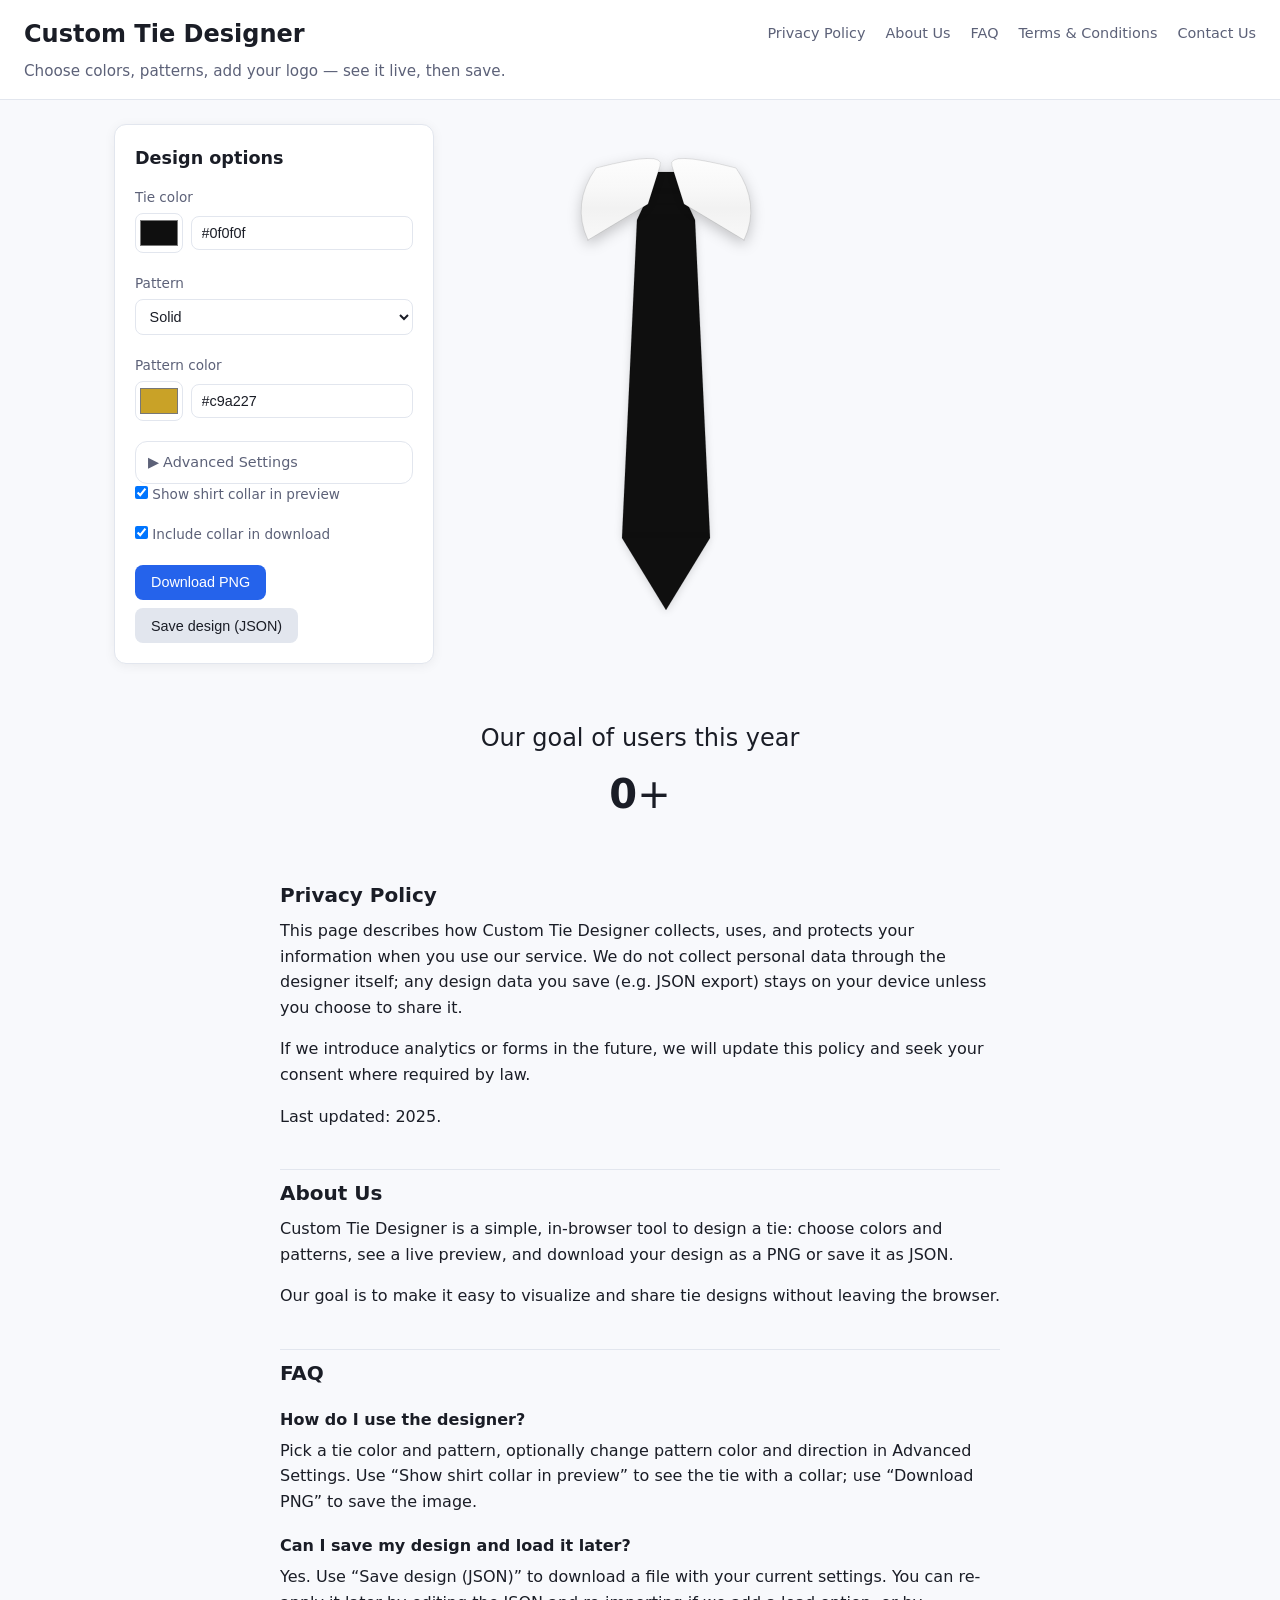
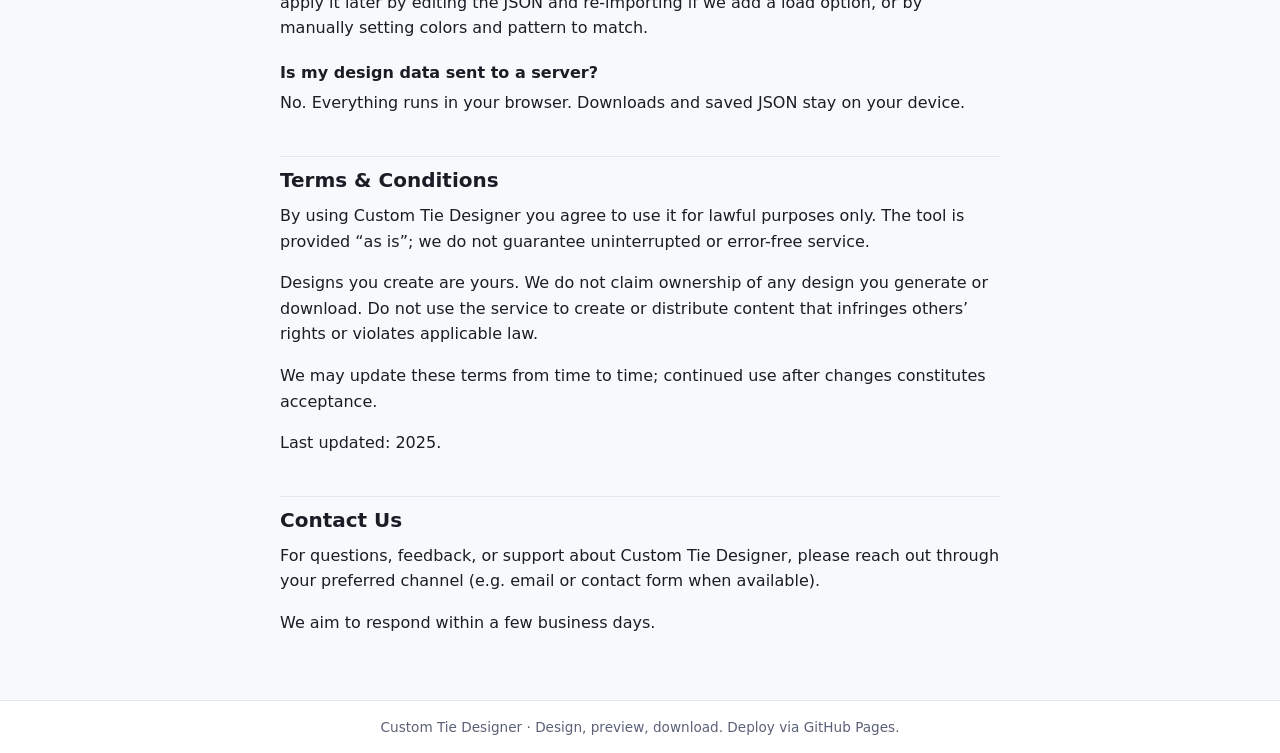
==== index.html @ 12158010 "Add files via upload" ====
<!DOCTYPE html>
<html lang="en">
<head>
  <meta charset="UTF-8">
  <meta name="viewport" content="width=device-width, initial-scale=1.0">
  <title>Custom Tie Designer</title>
  <link rel="stylesheet" href="style.css">
</head>
<body>
  <header class="header">
    <div class="header-bar">
      <a href="index.html" class="logo">Custom Tie Designer</a>
      <nav class="nav-bar" aria-label="Main">
        <a href="#privacy-policy">Privacy Policy</a>
        <a href="#about-us">About Us</a>
        <a href="#faq">FAQ</a>
        <a href="#terms">Terms &amp; Conditions</a>
        <a href="#contact">Contact Us</a>
      </nav>
    </div>
    <p class="header-tagline">Choose colors, patterns, add your logo &mdash; see it live, then save.</p>
  </header>

  <main class="main">
    <section class="controls">
      <h2>Design options</h2>

      <div class="control-group">
        <label for="color">Tie color</label>
        <div class="color-row">
          <input type="color" id="color" value="#0f0f0f">
          <input type="text" id="colorHex" value="#0f0f0f" maxlength="7">
        </div>
      </div>

      <div class="control-group">
        <label for="pattern">Pattern</label>
        <select id="pattern">
          <option value="solid">Solid</option>
          <option value="stripes">Stripes</option>
          <option value="dots">Dots</option>
          <option value="diagonal">Diagonal stripes</option>
          <option value="check">Check</option>
        </select>
      </div>

      <div class="control-group">
        <label for="patternColor">Pattern color</label>
        <div class="color-row">
<input type="color" id="patternColor" value="#c9a227">
        <input type="text" id="patternColorHex" value="#c9a227" maxlength="7">
        </div>
      </div>

      <details class="advanced-settings">
        <summary>Advanced Settings</summary>
        <div class="advanced-inner">
          <div class="control-group">
            <label for="patternOrientation">Stripe / line direction</label>
            <select id="patternOrientation">
              <option value="vertical">Vertical</option>
              <option value="horizontal">Horizontal</option>
              <option value="diagonalUpRight">Diagonal (upper left → lower right)</option>
              <option value="diagonalDownRight">Diagonal (upper right → lower left)</option>
            </select>
          </div>
          <div class="control-group">
            <label class="checkbox-label">
              <input type="checkbox" id="patternOnHead">
              Apply pattern to head (knot and top)
            </label>
          </div>
        </div>
      </details>

      <div class="control-group">
        <label class="checkbox-label">
          <input type="checkbox" id="showCollar" checked>
          Show shirt collar in preview
        </label>
      </div>
      <div class="control-group">
        <label class="checkbox-label">
          <input type="checkbox" id="includeCollarInDownload" checked>
          Include collar in download
        </label>
      </div>

      <div class="control-actions">
        <button type="button" id="download" class="btn btn-primary">Download PNG</button>
        <button type="button" id="saveConfig" class="btn btn-secondary">Save design (JSON)</button>
      </div>
    </section>

    <section class="preview-section" aria-label="Tie view">
      <canvas id="tieCanvas" width="400" height="520"></canvas>
    </section>

    <section class="goal-section" id="goalSection">
      <p class="goal-label">Our goal of users this year</p>
      <p class="goal-number-wrap"><span class="goal-number" id="goalNumber">0</span>+</p>
    </section>

    <article class="page-content info-on-index" id="info-content">
      <section id="privacy-policy" class="info-section">
        <h2>Privacy Policy</h2>
        <p>This page describes how Custom Tie Designer collects, uses, and protects your information when you use our service. We do not collect personal data through the designer itself; any design data you save (e.g. JSON export) stays on your device unless you choose to share it.</p>
        <p>If we introduce analytics or forms in the future, we will update this policy and seek your consent where required by law.</p>
        <p>Last updated: 2025.</p>
      </section>

      <section id="about-us" class="info-section">
        <h2>About Us</h2>
        <p>Custom Tie Designer is a simple, in-browser tool to design a tie: choose colors and patterns, see a live preview, and download your design as a PNG or save it as JSON.</p>
        <p>Our goal is to make it easy to visualize and share tie designs without leaving the browser.</p>
      </section>

      <section id="faq" class="info-section">
        <h2>FAQ</h2>
        <h3>How do I use the designer?</h3>
        <p>Pick a tie color and pattern, optionally change pattern color and direction in Advanced Settings. Use “Show shirt collar in preview” to see the tie with a collar; use “Download PNG” to save the image.</p>
        <h3>Can I save my design and load it later?</h3>
        <p>Yes. Use “Save design (JSON)” to download a file with your current settings. You can re-apply it later by editing the JSON and re-importing if we add a load option, or by manually setting colors and pattern to match.</p>
        <h3>Is my design data sent to a server?</h3>
        <p>No. Everything runs in your browser. Downloads and saved JSON stay on your device.</p>
      </section>

      <section id="terms" class="info-section">
        <h2>Terms &amp; Conditions</h2>
        <p>By using Custom Tie Designer you agree to use it for lawful purposes only. The tool is provided “as is”; we do not guarantee uninterrupted or error-free service.</p>
        <p>Designs you create are yours. We do not claim ownership of any design you generate or download. Do not use the service to create or distribute content that infringes others’ rights or violates applicable law.</p>
        <p>We may update these terms from time to time; continued use after changes constitutes acceptance.</p>
        <p>Last updated: 2025.</p>
      </section>

      <section id="contact" class="info-section">
        <h2>Contact Us</h2>
        <p>For questions, feedback, or support about Custom Tie Designer, please reach out through your preferred channel (e.g. email or contact form when available).</p>
        <p>We aim to respond within a few business days.</p>
      </section>
    </article>
  </main>

  <footer class="footer">
    <p>Custom Tie Designer &middot; Design, preview, download. Deploy via GitHub Pages.</p>
  </footer>

  <script src="app.js"></script>
</body>
</html>
---- style.css ----
/* Custom Tie Designer - white theme */
:root {
  --bg: #f8f9fc;
  --surface: #ffffff;
  --border: #e2e6ee;
  --text: #1a1d26;
  --muted: #5c6178;
  --accent: #2563eb;
  --accent-hover: #1d4ed8;
  --success: #059669;
  --radius: 12px;
  --shadow: 0 2px 12px rgba(0, 0, 0, 0.06);
  --shadow-lg: 0 8px 32px rgba(0, 0, 0, 0.08);
}

* {
  box-sizing: border-box;
}

body {
  margin: 0;
  font-family: 'Segoe UI', system-ui, -apple-system, sans-serif;
  background: var(--bg);
  color: var(--text);
  min-height: 100vh;
  line-height: 1.5;
}

.header {
  padding: 1rem 1.5rem;
  border-bottom: 1px solid var(--border);
  background: var(--surface);
}

.header-bar {
  display: flex;
  flex-wrap: wrap;
  align-items: center;
  justify-content: space-between;
  gap: 1rem;
}

.header .logo {
  font-size: 1.5rem;
  font-weight: 700;
  color: var(--text);
  text-decoration: none;
}

.header .logo:hover {
  color: var(--accent);
}

.header-tagline {
  margin: 0.5rem 0 0;
  color: var(--muted);
  font-size: 0.95rem;
}

.nav-bar {
  display: flex;
  flex-wrap: wrap;
  align-items: center;
  gap: 0.5rem 1.25rem;
}

.nav-bar a {
  color: var(--muted);
  text-decoration: none;
  font-size: 0.9rem;
}

.nav-bar a:hover {
  color: var(--accent);
}

.main {
  max-width: 1100px;
  margin: 0 auto;
  padding: 1.5rem;
  display: grid;
  gap: 2rem;
}

.page-main {
  display: block;
}

.page-content {
  max-width: 720px;
  margin: 0 auto;
}

.page-content h1 {
  margin: 0 0 1rem;
  font-size: 1.75rem;
  font-weight: 700;
  color: var(--text);
}

.page-content h2 {
  margin: 1.5rem 0 0.5rem;
  font-size: 1.1rem;
  font-weight: 600;
  color: var(--text);
}

.page-content .info-section {
  margin-bottom: 2.5rem;
}

.page-content .info-section h1,
.page-content .info-section h2 {
  margin-top: 2rem;
  margin-bottom: 0.5rem;
  padding-top: 0.5rem;
  border-top: 1px solid var(--border);
  font-size: 1.25rem;
  font-weight: 600;
  color: var(--text);
}

.page-content .info-section:first-child h1,
.page-content .info-section:first-child h2 {
  margin-top: 0;
  border-top: none;
  padding-top: 0;
}

.page-content .info-section h3 {
  margin: 1.25rem 0 0.35rem;
  font-size: 1rem;
  font-weight: 600;
  color: var(--text);
}

.page-content p {
  margin: 0 0 1rem;
  color: var(--text);
  line-height: 1.6;
}

.footer a {
  color: var(--accent);
  text-decoration: none;
}

.footer a:hover {
  text-decoration: underline;
}

.info-on-index {
  grid-column: 1 / -1;
  max-width: 720px;
  margin-left: auto;
  margin-right: auto;
}

@media (min-width: 700px) {
  .main {
    grid-template-columns: 320px 1fr;
    align-items: start;
  }

  .goal-section {
    grid-column: 1 / -1;
  }
}

.controls {
  background: var(--surface);
  border: 1px solid var(--border);
  border-radius: var(--radius);
  padding: 1.25rem;
  box-shadow: var(--shadow);
}

.preview-section {
  background: transparent;
  border-radius: 0;
  padding: 0;
  overflow: hidden;
  min-height: 420px;
  border: none;
  box-shadow: none;
}

.controls h2 {
  margin: 0 0 1rem;
  font-size: 1.1rem;
  font-weight: 600;
  color: var(--text);
}

.goal-section {
  cursor: default;
  background: none;
  border: none;
  box-shadow: none;
  padding: 1.5rem 0;
  text-align: center;
}

.goal-label {
  margin: 0 0 0.5rem;
  font-size: 1.5rem;
  color: var(--text);
}

.goal-number-wrap {
  margin: 0;
  font-size: 2.5rem;
  color: var(--text);
}

.goal-number {
  font-weight: bold;
}

.control-group {
  margin-bottom: 1.25rem;
}

.control-group:last-of-type {
  margin-bottom: 0;
}

.control-group label {
  display: block;
  margin-bottom: 0.35rem;
  font-size: 0.85rem;
  color: var(--muted);
}

.control-group input[type="color"],
.control-group input[type="text"],
.control-group input[type="range"],
.control-group select,
.control-group textarea {
  width: 100%;
  padding: 0.5rem 0.6rem;
  border: 1px solid var(--border);
  border-radius: 8px;
  background: var(--surface);
  color: var(--text);
  font-size: 0.9rem;
}

.control-group input[type="color"] {
  height: 40px;
  padding: 2px;
  cursor: pointer;
  border-radius: 8px;
}

.control-group input[type="file"] {
  width: 100%;
  font-size: 0.85rem;
  color: var(--muted);
}

.color-row {
  display: flex;
  gap: 0.5rem;
  align-items: center;
}

.color-row input[type="color"] {
  width: 48px;
  flex-shrink: 0;
}

.color-row input[type="text"] {
  flex: 1;
}

.control-group input[type="range"] {
  padding: 0;
  margin-right: 0.5rem;
  width: calc(100% - 3rem);
  vertical-align: middle;
}

#heightValue {
  display: inline-block;
  min-width: 2.5rem;
  font-size: 0.9rem;
  color: var(--muted);
}

.control-actions {
  margin-top: 1.25rem;
  display: flex;
  flex-wrap: wrap;
  gap: 0.5rem;
}

.btn {
  padding: 0.6rem 1rem;
  border: none;
  border-radius: 8px;
  font-size: 0.9rem;
  font-weight: 500;
  cursor: pointer;
  transition: background 0.2s, color 0.2s;
}

.btn-primary {
  background: var(--accent);
  color: #fff;
}

.btn-primary:hover {
  background: var(--accent-hover);
}

.btn-secondary {
  background: var(--border);
  color: var(--text);
}

.btn-secondary:hover {
  background: #d1d5e0;
  color: var(--text);
}

#clearLogo {
  margin-top: 0.35rem;
}

.logo-hint {
  margin: 0.35rem 0 0;
  font-size: 0.8rem;
  color: var(--muted);
}

.advanced-settings {
  margin-top: 1rem;
  border: 1px solid var(--border);
  border-radius: var(--radius);
  overflow: hidden;
}

.advanced-settings summary {
  padding: 0.6rem 0.75rem;
  font-size: 0.9rem;
  font-weight: 500;
  color: var(--muted);
  cursor: pointer;
  list-style: none;
  user-select: none;
}

.advanced-settings summary::-webkit-details-marker {
  display: none;
}

.advanced-settings summary::before {
  content: '▶ ';
  display: inline-block;
  transition: transform 0.2s;
  margin-right: 0.25rem;
}

.advanced-settings[open] summary::before {
  transform: rotate(90deg);
}

.advanced-inner {
  padding: 0 1rem 1rem;
  border-top: 1px solid var(--border);
}

.advanced-inner .control-group {
  margin-bottom: 1rem;
}

.advanced-inner .control-group:last-child {
  margin-bottom: 0;
}

.checkbox-label {
  display: flex;
  align-items: center;
  gap: 0.5rem;
  font-size: 0.9rem;
  color: var(--text);
  cursor: pointer;
}

.checkbox-label input[type="checkbox"] {
  width: auto;
  margin: 0;
}

.preview-wrap {
  display: flex;
  justify-content: center;
  align-items: center;
  width: 100%;
  min-height: 420px;
  padding: 0;
  position: relative;
  overflow: hidden;
}

#preview,
#tieCanvas {
  display: block;
  max-width: 100%;
  height: auto;
}

.footer {
  padding: 1rem 1.5rem;
  text-align: center;
  color: var(--muted);
  font-size: 0.85rem;
  border-top: 1px solid var(--border);
  background: var(--surface);
}

.footer p {
  margin: 0;
}
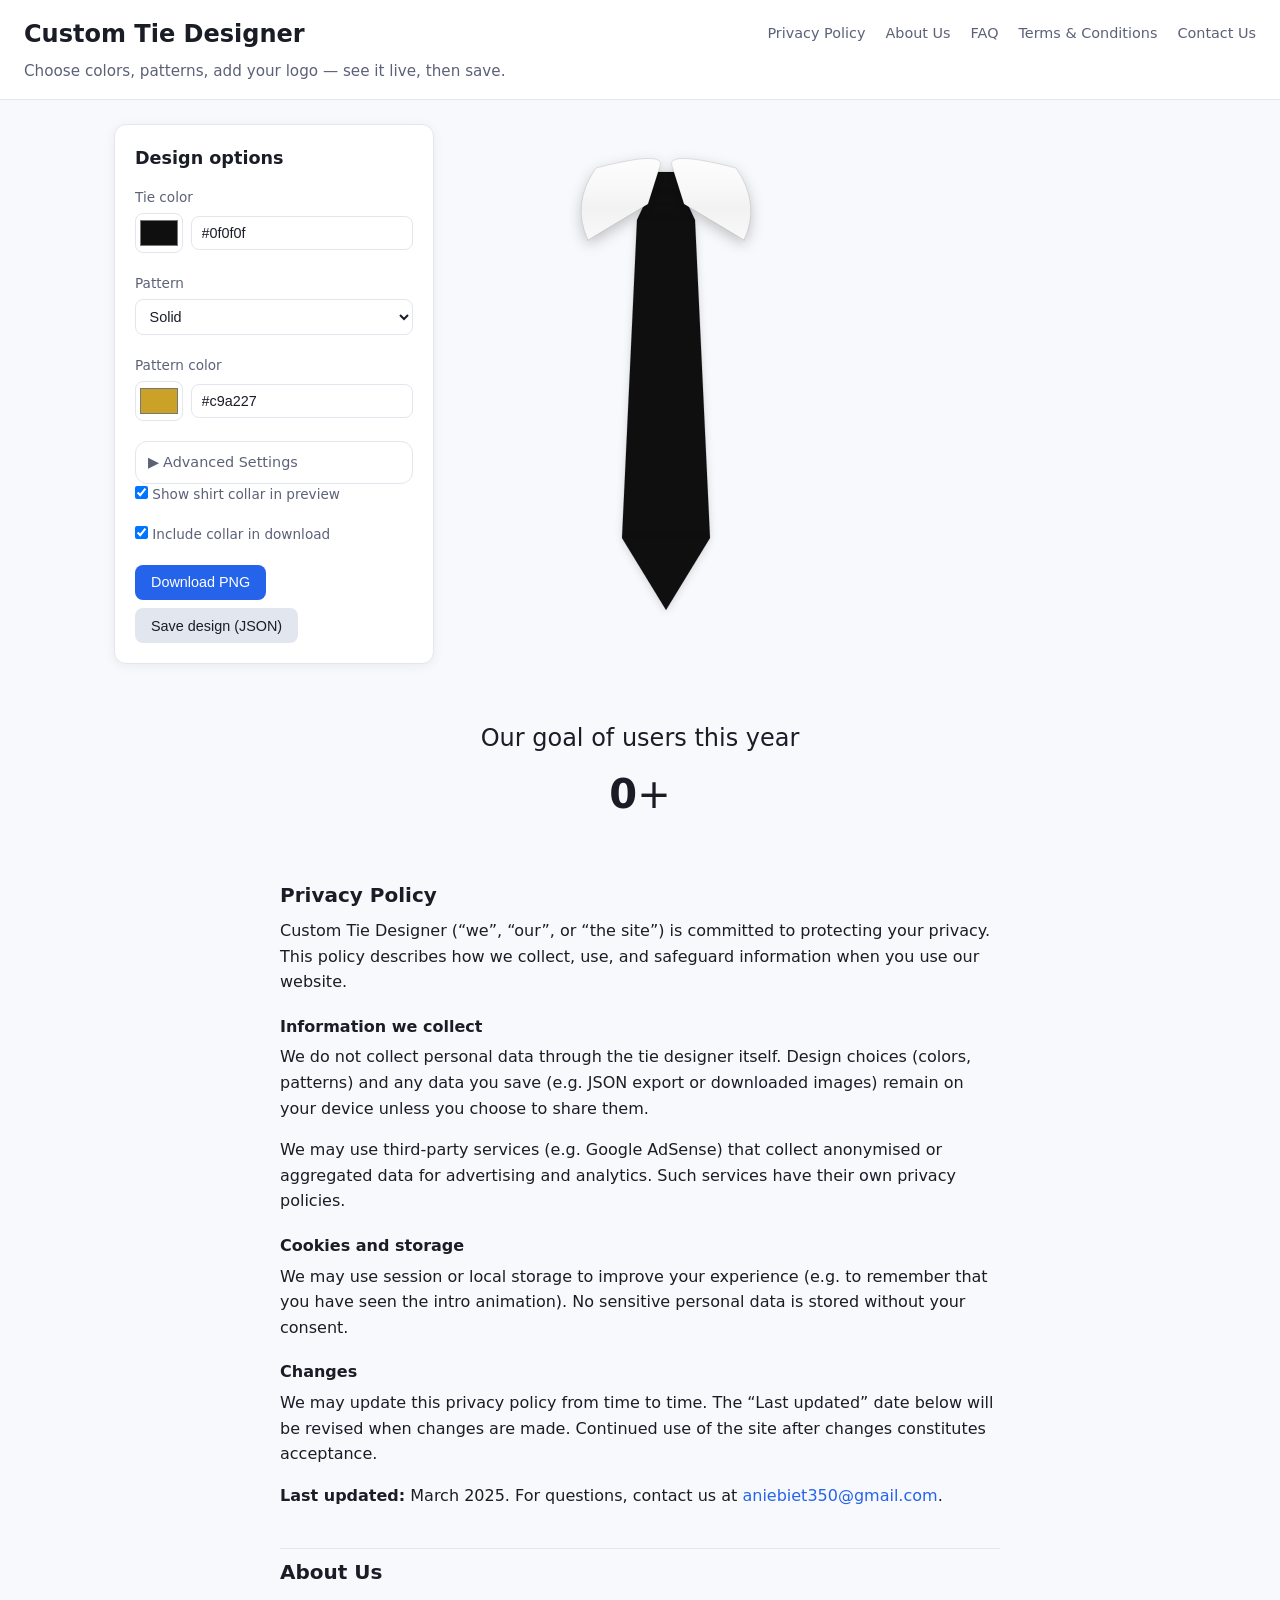
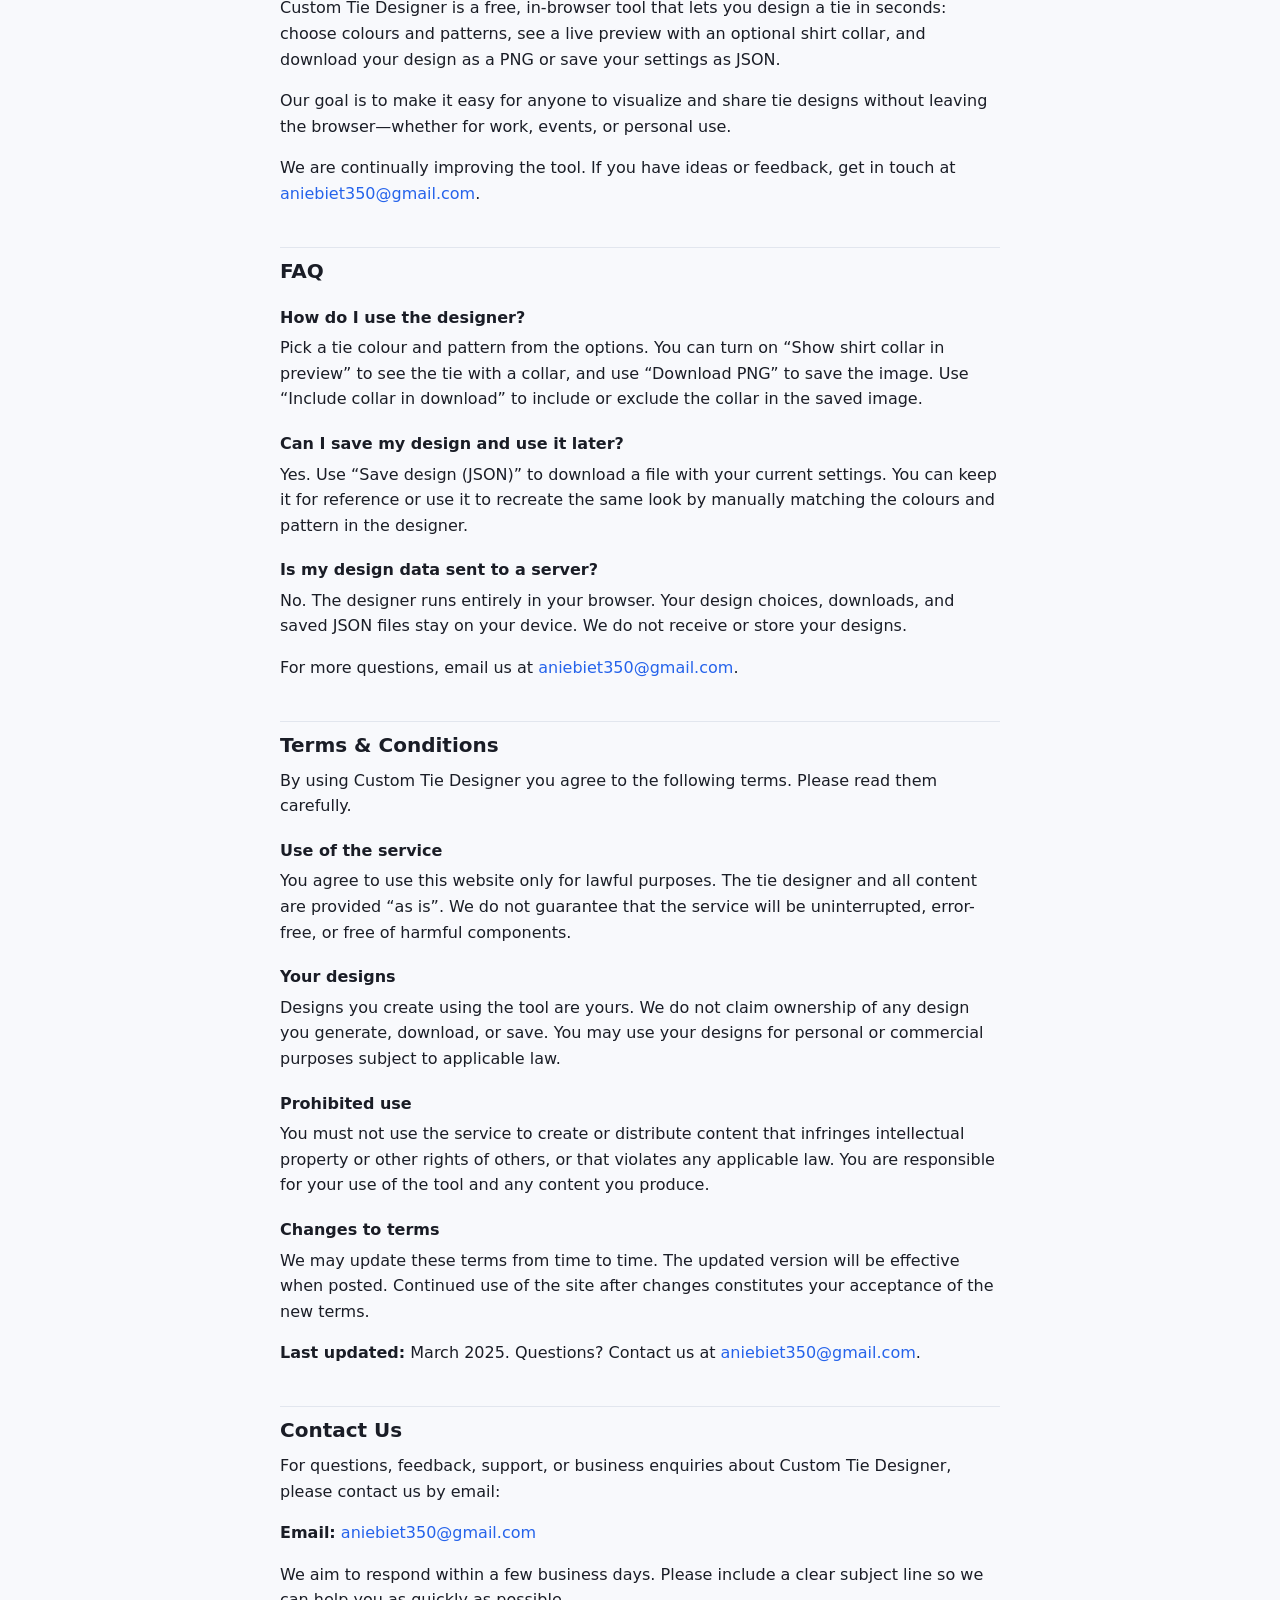
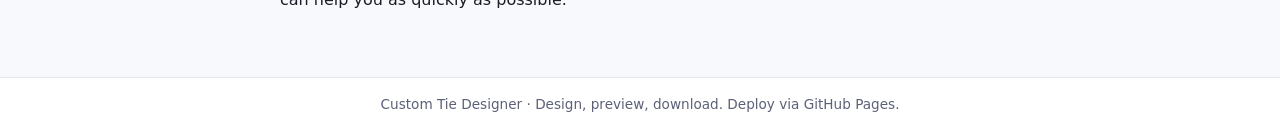
==== commit 8249a532: "Add files via upload" ====
--- a/index.html
+++ b/index.html
@@ -5,6 +5,8 @@
   <meta name="viewport" content="width=device-width, initial-scale=1.0">
   <title>Custom Tie Designer</title>
   <link rel="stylesheet" href="style.css">
+  <script async src="https://pagead2.googlesyndication.com/pagead/js/adsbygoogle.js?client=ca-pub-5818700278216143"
+     crossorigin="anonymous"></script>
 </head>
 <body>
   <header class="header">
@@ -104,39 +106,54 @@
     <article class="page-content info-on-index" id="info-content">
       <section id="privacy-policy" class="info-section">
         <h2>Privacy Policy</h2>
-        <p>This page describes how Custom Tie Designer collects, uses, and protects your information when you use our service. We do not collect personal data through the designer itself; any design data you save (e.g. JSON export) stays on your device unless you choose to share it.</p>
-        <p>If we introduce analytics or forms in the future, we will update this policy and seek your consent where required by law.</p>
-        <p>Last updated: 2025.</p>
+        <p>Custom Tie Designer (“we”, “our”, or “the site”) is committed to protecting your privacy. This policy describes how we collect, use, and safeguard information when you use our website.</p>
+        <h3>Information we collect</h3>
+        <p>We do not collect personal data through the tie designer itself. Design choices (colors, patterns) and any data you save (e.g. JSON export or downloaded images) remain on your device unless you choose to share them.</p>
+        <p>We may use third-party services (e.g. Google AdSense) that collect anonymised or aggregated data for advertising and analytics. Such services have their own privacy policies.</p>
+        <h3>Cookies and storage</h3>
+        <p>We may use session or local storage to improve your experience (e.g. to remember that you have seen the intro animation). No sensitive personal data is stored without your consent.</p>
+        <h3>Changes</h3>
+        <p>We may update this privacy policy from time to time. The “Last updated” date below will be revised when changes are made. Continued use of the site after changes constitutes acceptance.</p>
+        <p><strong>Last updated:</strong> March 2025. For questions, contact us at <a href="mailto:aniebiet350@gmail.com">aniebiet350@gmail.com</a>.</p>
       </section>
 
       <section id="about-us" class="info-section">
         <h2>About Us</h2>
-        <p>Custom Tie Designer is a simple, in-browser tool to design a tie: choose colors and patterns, see a live preview, and download your design as a PNG or save it as JSON.</p>
-        <p>Our goal is to make it easy to visualize and share tie designs without leaving the browser.</p>
+        <p>Custom Tie Designer is a free, in-browser tool that lets you design a tie in seconds: choose colours and patterns, see a live preview with an optional shirt collar, and download your design as a PNG or save your settings as JSON.</p>
+        <p>Our goal is to make it easy for anyone to visualize and share tie designs without leaving the browser—whether for work, events, or personal use.</p>
+        <p>We are continually improving the tool. If you have ideas or feedback, get in touch at <a href="mailto:aniebiet350@gmail.com">aniebiet350@gmail.com</a>.</p>
       </section>
 
       <section id="faq" class="info-section">
         <h2>FAQ</h2>
         <h3>How do I use the designer?</h3>
-        <p>Pick a tie color and pattern, optionally change pattern color and direction in Advanced Settings. Use “Show shirt collar in preview” to see the tie with a collar; use “Download PNG” to save the image.</p>
-        <h3>Can I save my design and load it later?</h3>
-        <p>Yes. Use “Save design (JSON)” to download a file with your current settings. You can re-apply it later by editing the JSON and re-importing if we add a load option, or by manually setting colors and pattern to match.</p>
+        <p>Pick a tie colour and pattern from the options. You can turn on “Show shirt collar in preview” to see the tie with a collar, and use “Download PNG” to save the image. Use “Include collar in download” to include or exclude the collar in the saved image.</p>
+        <h3>Can I save my design and use it later?</h3>
+        <p>Yes. Use “Save design (JSON)” to download a file with your current settings. You can keep it for reference or use it to recreate the same look by manually matching the colours and pattern in the designer.</p>
         <h3>Is my design data sent to a server?</h3>
-        <p>No. Everything runs in your browser. Downloads and saved JSON stay on your device.</p>
+        <p>No. The designer runs entirely in your browser. Your design choices, downloads, and saved JSON files stay on your device. We do not receive or store your designs.</p>
+        <p>For more questions, email us at <a href="mailto:aniebiet350@gmail.com">aniebiet350@gmail.com</a>.</p>
       </section>
 
       <section id="terms" class="info-section">
         <h2>Terms &amp; Conditions</h2>
-        <p>By using Custom Tie Designer you agree to use it for lawful purposes only. The tool is provided “as is”; we do not guarantee uninterrupted or error-free service.</p>
-        <p>Designs you create are yours. We do not claim ownership of any design you generate or download. Do not use the service to create or distribute content that infringes others’ rights or violates applicable law.</p>
-        <p>We may update these terms from time to time; continued use after changes constitutes acceptance.</p>
-        <p>Last updated: 2025.</p>
+        <p>By using Custom Tie Designer you agree to the following terms. Please read them carefully.</p>
+        <h3>Use of the service</h3>
+        <p>You agree to use this website only for lawful purposes. The tie designer and all content are provided “as is”. We do not guarantee that the service will be uninterrupted, error-free, or free of harmful components.</p>
+        <h3>Your designs</h3>
+        <p>Designs you create using the tool are yours. We do not claim ownership of any design you generate, download, or save. You may use your designs for personal or commercial purposes subject to applicable law.</p>
+        <h3>Prohibited use</h3>
+        <p>You must not use the service to create or distribute content that infringes intellectual property or other rights of others, or that violates any applicable law. You are responsible for your use of the tool and any content you produce.</p>
+        <h3>Changes to terms</h3>
+        <p>We may update these terms from time to time. The updated version will be effective when posted. Continued use of the site after changes constitutes your acceptance of the new terms.</p>
+        <p><strong>Last updated:</strong> March 2025. Questions? Contact us at <a href="mailto:aniebiet350@gmail.com">aniebiet350@gmail.com</a>.</p>
       </section>
 
       <section id="contact" class="info-section">
         <h2>Contact Us</h2>
-        <p>For questions, feedback, or support about Custom Tie Designer, please reach out through your preferred channel (e.g. email or contact form when available).</p>
-        <p>We aim to respond within a few business days.</p>
+        <p>For questions, feedback, support, or business enquiries about Custom Tie Designer, please contact us by email:</p>
+        <p><strong>Email:</strong> <a href="mailto:aniebiet350@gmail.com">aniebiet350@gmail.com</a></p>
+        <p>We aim to respond within a few business days. Please include a clear subject line so we can help you as quickly as possible.</p>
       </section>
     </article>
   </main>
--- a/style.css
+++ b/style.css
@@ -140,6 +140,15 @@
   line-height: 1.6;
 }
 
+.page-content a {
+  color: var(--accent);
+  text-decoration: none;
+}
+
+.page-content a:hover {
+  text-decoration: underline;
+}
+
 .footer a {
   color: var(--accent);
   text-decoration: none;
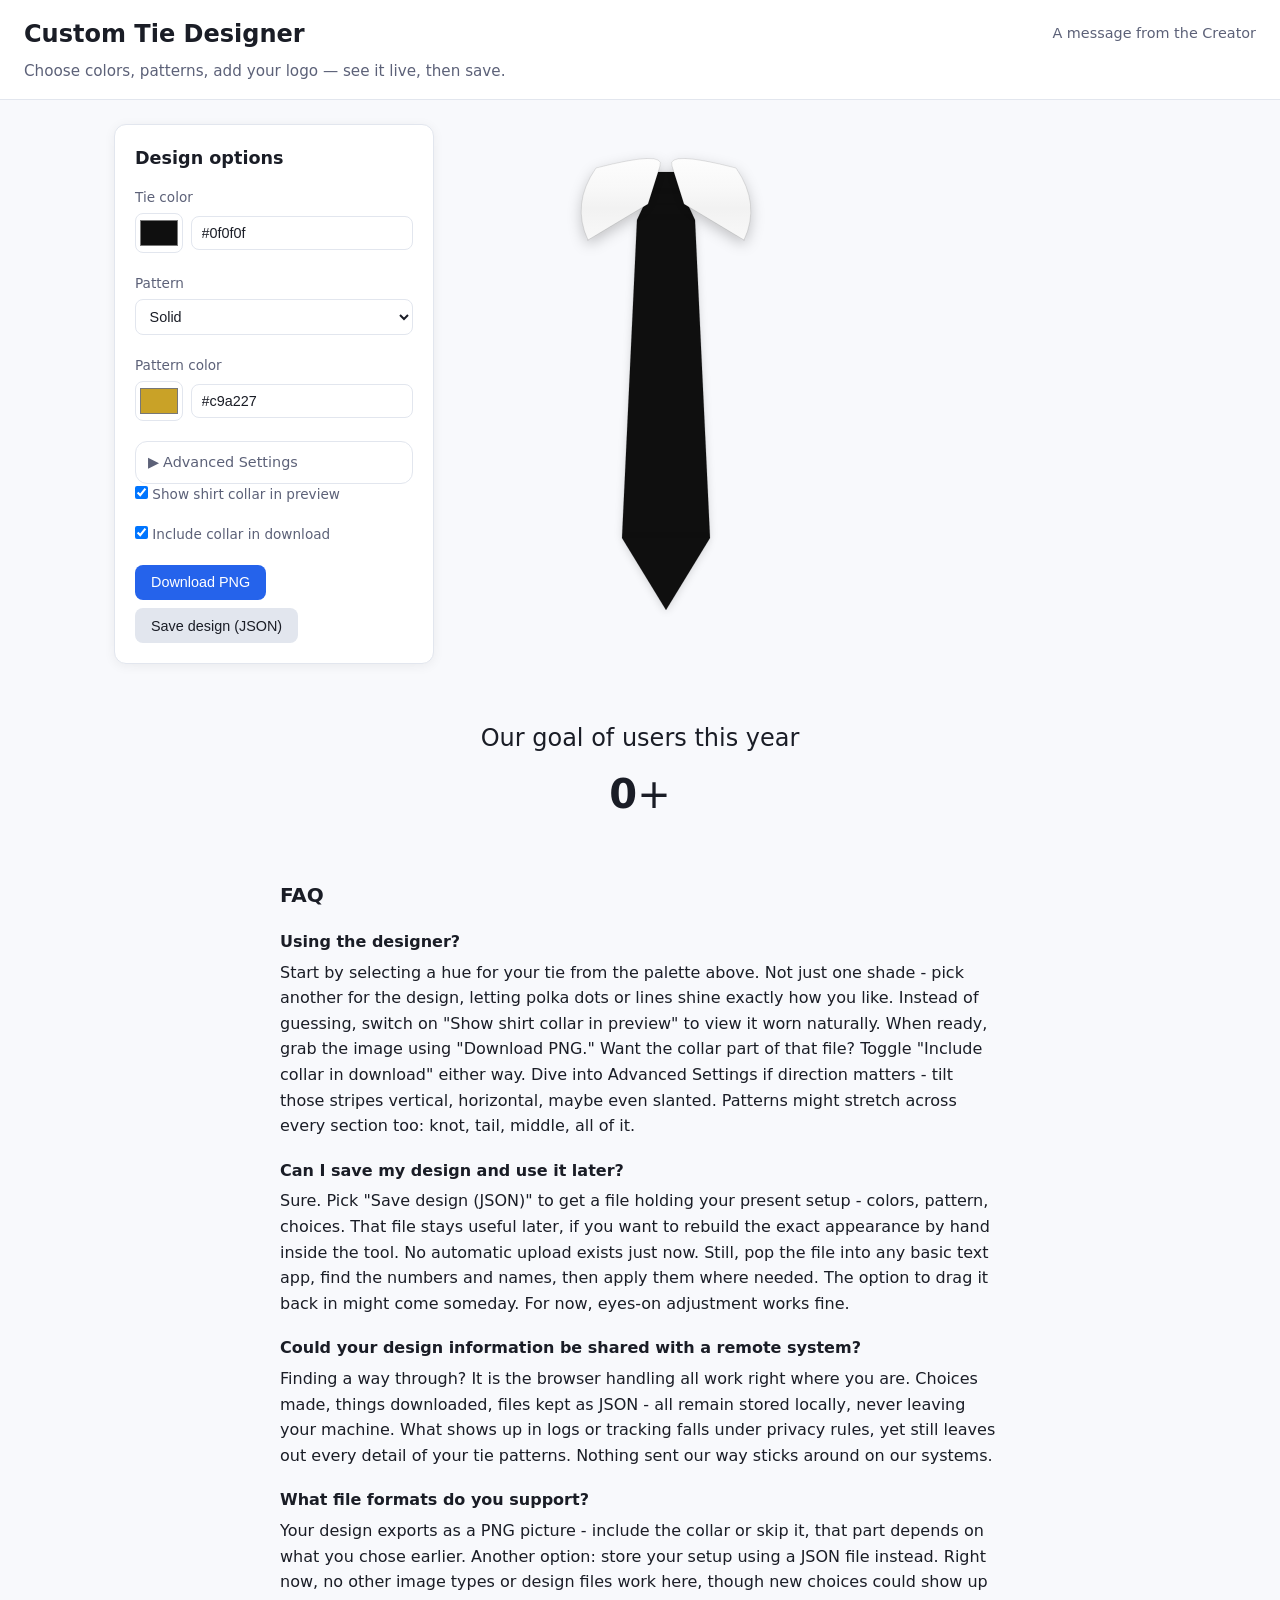
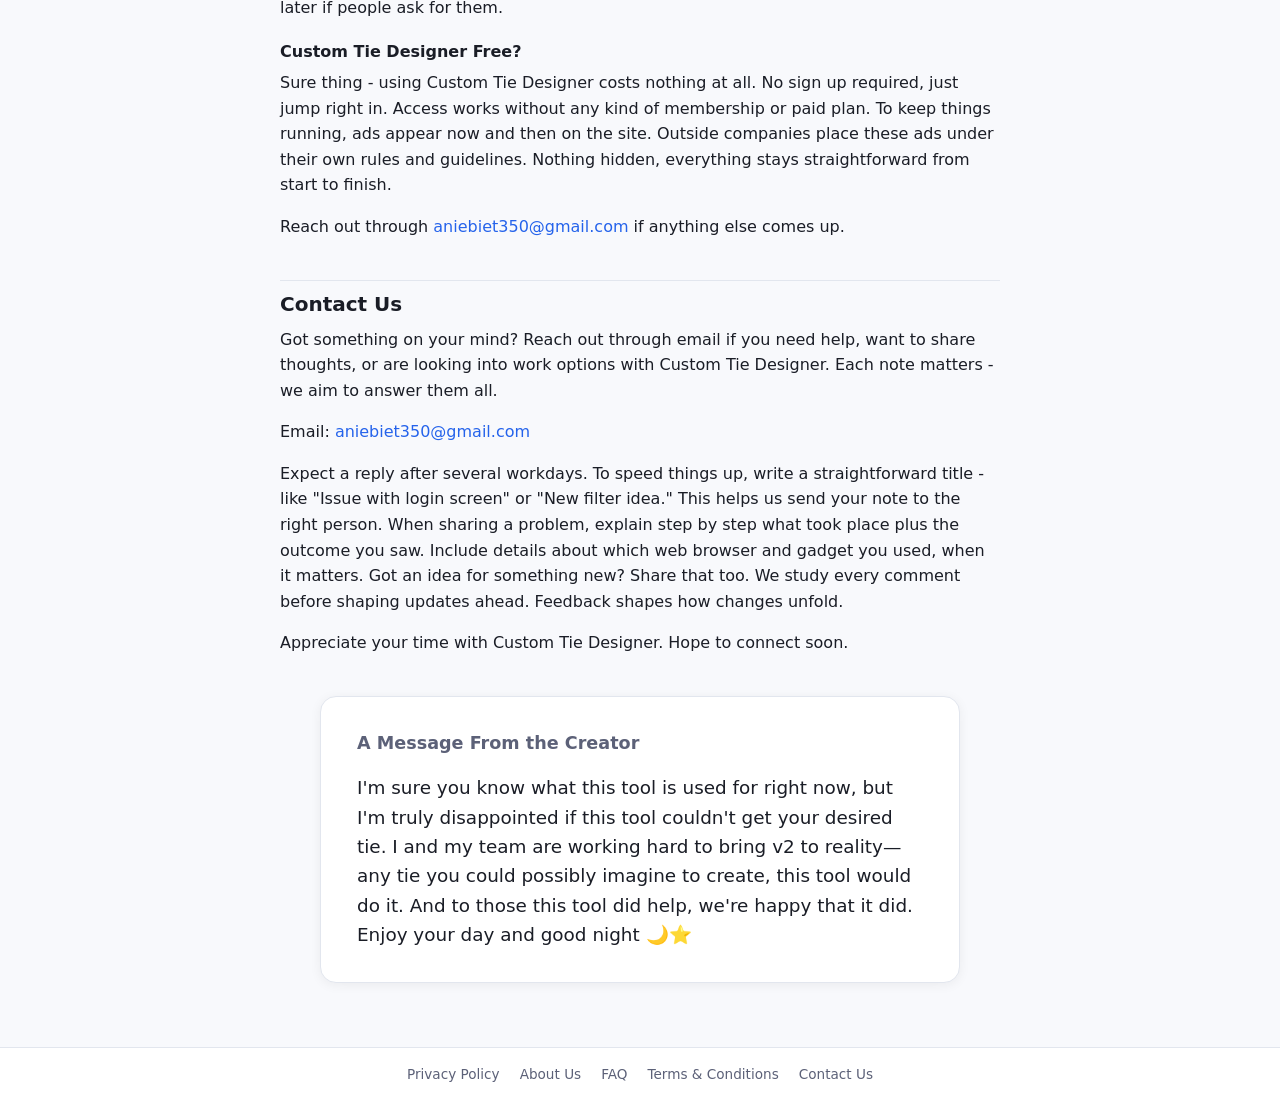
==== commit a141e2e6: "Add files via upload" ====
--- a/index.html
+++ b/index.html
@@ -1,23 +1,28 @@
 <!DOCTYPE html>
 <html lang="en">
 <head>
+  <script async src="https://pagead2.googlesyndication.com/pagead/js/adsbygoogle.js?client=ca-pub-5818700278216143"
+     crossorigin="anonymous"></script>
+  <!-- Google tag (gtag.js) -->
+  <script async src="https://www.googletagmanager.com/gtag/js?id=G-0ZDCB6ZENE"></script>
+  <script>
+    window.dataLayer = window.dataLayer || [];
+    function gtag(){dataLayer.push(arguments);}
+    gtag('js', new Date());
+
+    gtag('config', 'G-0ZDCB6ZENE');
+  </script>
   <meta charset="UTF-8">
   <meta name="viewport" content="width=device-width, initial-scale=1.0">
   <title>Custom Tie Designer</title>
   <link rel="stylesheet" href="style.css">
-  <script async src="https://pagead2.googlesyndication.com/pagead/js/adsbygoogle.js?client=ca-pub-5818700278216143"
-     crossorigin="anonymous"></script>
 </head>
 <body>
   <header class="header">
     <div class="header-bar">
       <a href="index.html" class="logo">Custom Tie Designer</a>
-      <nav class="nav-bar" aria-label="Main">
-        <a href="#privacy-policy">Privacy Policy</a>
-        <a href="#about-us">About Us</a>
-        <a href="#faq">FAQ</a>
-        <a href="#terms">Terms &amp; Conditions</a>
-        <a href="#contact">Contact Us</a>
+      <nav class="header-nav" aria-label="Main">
+        <a href="#creator-message">A message from the Creator</a>
       </nav>
     </div>
     <p class="header-tagline">Choose colors, patterns, add your logo &mdash; see it live, then save.</p>
@@ -49,8 +54,8 @@
       <div class="control-group">
         <label for="patternColor">Pattern color</label>
         <div class="color-row">
-<input type="color" id="patternColor" value="#c9a227">
-        <input type="text" id="patternColorHex" value="#c9a227" maxlength="7">
+          <input type="color" id="patternColor" value="#c9a227">
+          <input type="text" id="patternColorHex" value="#c9a227" maxlength="7">
         </div>
       </div>
 
@@ -104,62 +109,44 @@
     </section>
 
     <article class="page-content info-on-index" id="info-content">
-      <section id="privacy-policy" class="info-section">
-        <h2>Privacy Policy</h2>
-        <p>Custom Tie Designer (“we”, “our”, or “the site”) is committed to protecting your privacy. This policy describes how we collect, use, and safeguard information when you use our website.</p>
-        <h3>Information we collect</h3>
-        <p>We do not collect personal data through the tie designer itself. Design choices (colors, patterns) and any data you save (e.g. JSON export or downloaded images) remain on your device unless you choose to share them.</p>
-        <p>We may use third-party services (e.g. Google AdSense) that collect anonymised or aggregated data for advertising and analytics. Such services have their own privacy policies.</p>
-        <h3>Cookies and storage</h3>
-        <p>We may use session or local storage to improve your experience (e.g. to remember that you have seen the intro animation). No sensitive personal data is stored without your consent.</p>
-        <h3>Changes</h3>
-        <p>We may update this privacy policy from time to time. The “Last updated” date below will be revised when changes are made. Continued use of the site after changes constitutes acceptance.</p>
-        <p><strong>Last updated:</strong> March 2025. For questions, contact us at <a href="mailto:aniebiet350@gmail.com">aniebiet350@gmail.com</a>.</p>
-      </section>
-
-      <section id="about-us" class="info-section">
-        <h2>About Us</h2>
-        <p>Custom Tie Designer is a free, in-browser tool that lets you design a tie in seconds: choose colours and patterns, see a live preview with an optional shirt collar, and download your design as a PNG or save your settings as JSON.</p>
-        <p>Our goal is to make it easy for anyone to visualize and share tie designs without leaving the browser—whether for work, events, or personal use.</p>
-        <p>We are continually improving the tool. If you have ideas or feedback, get in touch at <a href="mailto:aniebiet350@gmail.com">aniebiet350@gmail.com</a>.</p>
-      </section>
-
       <section id="faq" class="info-section">
         <h2>FAQ</h2>
-        <h3>How do I use the designer?</h3>
-        <p>Pick a tie colour and pattern from the options. You can turn on “Show shirt collar in preview” to see the tie with a collar, and use “Download PNG” to save the image. Use “Include collar in download” to include or exclude the collar in the saved image.</p>
+        <h3>Using the designer?</h3>
+        <p>Start by selecting a hue for your tie from the palette above. Not just one shade - pick another for the design, letting polka dots or lines shine exactly how you like. Instead of guessing, switch on "Show shirt collar in preview" to view it worn naturally. When ready, grab the image using "Download PNG." Want the collar part of that file? Toggle "Include collar in download" either way. Dive into Advanced Settings if direction matters - tilt those stripes vertical, horizontal, maybe even slanted. Patterns might stretch across every section too: knot, tail, middle, all of it.</p>
         <h3>Can I save my design and use it later?</h3>
-        <p>Yes. Use “Save design (JSON)” to download a file with your current settings. You can keep it for reference or use it to recreate the same look by manually matching the colours and pattern in the designer.</p>
-        <h3>Is my design data sent to a server?</h3>
-        <p>No. The designer runs entirely in your browser. Your design choices, downloads, and saved JSON files stay on your device. We do not receive or store your designs.</p>
-        <p>For more questions, email us at <a href="mailto:aniebiet350@gmail.com">aniebiet350@gmail.com</a>.</p>
-      </section>
-
-      <section id="terms" class="info-section">
-        <h2>Terms &amp; Conditions</h2>
-        <p>By using Custom Tie Designer you agree to the following terms. Please read them carefully.</p>
-        <h3>Use of the service</h3>
-        <p>You agree to use this website only for lawful purposes. The tie designer and all content are provided “as is”. We do not guarantee that the service will be uninterrupted, error-free, or free of harmful components.</p>
-        <h3>Your designs</h3>
-        <p>Designs you create using the tool are yours. We do not claim ownership of any design you generate, download, or save. You may use your designs for personal or commercial purposes subject to applicable law.</p>
-        <h3>Prohibited use</h3>
-        <p>You must not use the service to create or distribute content that infringes intellectual property or other rights of others, or that violates any applicable law. You are responsible for your use of the tool and any content you produce.</p>
-        <h3>Changes to terms</h3>
-        <p>We may update these terms from time to time. The updated version will be effective when posted. Continued use of the site after changes constitutes your acceptance of the new terms.</p>
-        <p><strong>Last updated:</strong> March 2025. Questions? Contact us at <a href="mailto:aniebiet350@gmail.com">aniebiet350@gmail.com</a>.</p>
+        <p>Sure. Pick "Save design (JSON)" to get a file holding your present setup - colors, pattern, choices. That file stays useful later, if you want to rebuild the exact appearance by hand inside the tool. No automatic upload exists just now. Still, pop the file into any basic text app, find the numbers and names, then apply them where needed. The option to drag it back in might come someday. For now, eyes-on adjustment works fine.</p>
+        <h3>Could your design information be shared with a remote system?</h3>
+        <p>Finding a way through? It is the browser handling all work right where you are. Choices made, things downloaded, files kept as JSON - all remain stored locally, never leaving your machine. What shows up in logs or tracking falls under privacy rules, yet still leaves out every detail of your tie patterns. Nothing sent our way sticks around on our systems.</p>
+        <h3>What file formats do you support?</h3>
+        <p>Your design exports as a PNG picture - include the collar or skip it, that part depends on what you chose earlier. Another option: store your setup using a JSON file instead. Right now, no other image types or design files work here, though new choices could show up later if people ask for them.</p>
+        <h3>Custom Tie Designer Free?</h3>
+        <p>Sure thing - using Custom Tie Designer costs nothing at all. No sign up required, just jump right in. Access works without any kind of membership or paid plan. To keep things running, ads appear now and then on the site. Outside companies place these ads under their own rules and guidelines. Nothing hidden, everything stays straightforward from start to finish.</p>
+        <p>Reach out through <a href="mailto:aniebiet350@gmail.com">aniebiet350@gmail.com</a> if anything else comes up.</p>
       </section>
 
       <section id="contact" class="info-section">
         <h2>Contact Us</h2>
-        <p>For questions, feedback, support, or business enquiries about Custom Tie Designer, please contact us by email:</p>
-        <p><strong>Email:</strong> <a href="mailto:aniebiet350@gmail.com">aniebiet350@gmail.com</a></p>
-        <p>We aim to respond within a few business days. Please include a clear subject line so we can help you as quickly as possible.</p>
+        <p>Got something on your mind? Reach out through email if you need help, want to share thoughts, or are looking into work options with Custom Tie Designer. Each note matters - we aim to answer them all.</p>
+        <p>Email: <a href="mailto:aniebiet350@gmail.com">aniebiet350@gmail.com</a></p>
+        <p>Expect a reply after several workdays. To speed things up, write a straightforward title - like "Issue with login screen" or "New filter idea." This helps us send your note to the right person. When sharing a problem, explain step by step what took place plus the outcome you saw. Include details about which web browser and gadget you used, when it matters. Got an idea for something new? Share that too. We study every comment before shaping updates ahead. Feedback shapes how changes unfold.</p>
+        <p>Appreciate your time with Custom Tie Designer. Hope to connect soon.</p>
+      </section>
+
+      <section id="creator-message" class="creator-message tweet-card" aria-label="Message from the creator">
+        <p class="tweet-author">A Message From the Creator</p>
+        <p class="tweet-text">I'm sure you know what this tool is used for right now, but I'm truly disappointed if this tool couldn't get your desired tie. I and my team are working hard to bring v2 to reality—any tie you could possibly imagine to create, this tool would do it. And to those this tool did help, we're happy that it did. Enjoy your day and good night 🌙⭐</p>
       </section>
     </article>
   </main>
 
   <footer class="footer">
-    <p>Custom Tie Designer &middot; Design, preview, download. Deploy via GitHub Pages.</p>
+    <nav class="footer-nav" aria-label="Footer">
+      <a href="privacy-policy.html">Privacy Policy</a>
+      <a href="about.html">About Us</a>
+      <a href="#faq">FAQ</a>
+      <a href="terms.html">Terms &amp; Conditions</a>
+      <a href="#contact">Contact Us</a>
+    </nav>
   </footer>
 
   <script src="app.js"></script>
--- a/style.css
+++ b/style.css
@@ -74,6 +74,23 @@
   color: var(--accent);
 }
 
+.header-nav {
+  display: flex;
+  flex-wrap: wrap;
+  align-items: center;
+  gap: 0.5rem 1.25rem;
+}
+
+.header-nav a {
+  color: var(--muted);
+  text-decoration: none;
+  font-size: 0.9rem;
+}
+
+.header-nav a:hover {
+  color: var(--accent);
+}
+
 .main {
   max-width: 1100px;
   margin: 0 auto;
@@ -163,6 +180,33 @@
   max-width: 720px;
   margin-left: auto;
   margin-right: auto;
+}
+
+.creator-message.tweet-card {
+  margin-top: 2rem;
+  margin-bottom: 2.5rem;
+  padding: 2rem 2.25rem;
+  max-width: 640px;
+  margin-left: auto;
+  margin-right: auto;
+  background: var(--surface);
+  border: 1px solid var(--border);
+  border-radius: 16px;
+  box-shadow: var(--shadow);
+}
+
+.creator-message .tweet-author {
+  margin: 0 0 1rem;
+  font-size: 1.1rem;
+  font-weight: 600;
+  color: var(--muted);
+}
+
+.creator-message .tweet-text {
+  margin: 0;
+  font-size: 1.15rem;
+  line-height: 1.6;
+  color: var(--text);
 }
 
 @media (min-width: 700px) {
@@ -432,3 +476,21 @@
 .footer p {
   margin: 0;
 }
+
+.footer-nav {
+  display: flex;
+  flex-wrap: wrap;
+  align-items: center;
+  justify-content: center;
+  gap: 0.5rem 1.25rem;
+}
+
+.footer-nav a {
+  color: var(--muted);
+  text-decoration: none;
+}
+
+.footer-nav a:hover {
+  color: var(--accent);
+  text-decoration: underline;
+}
